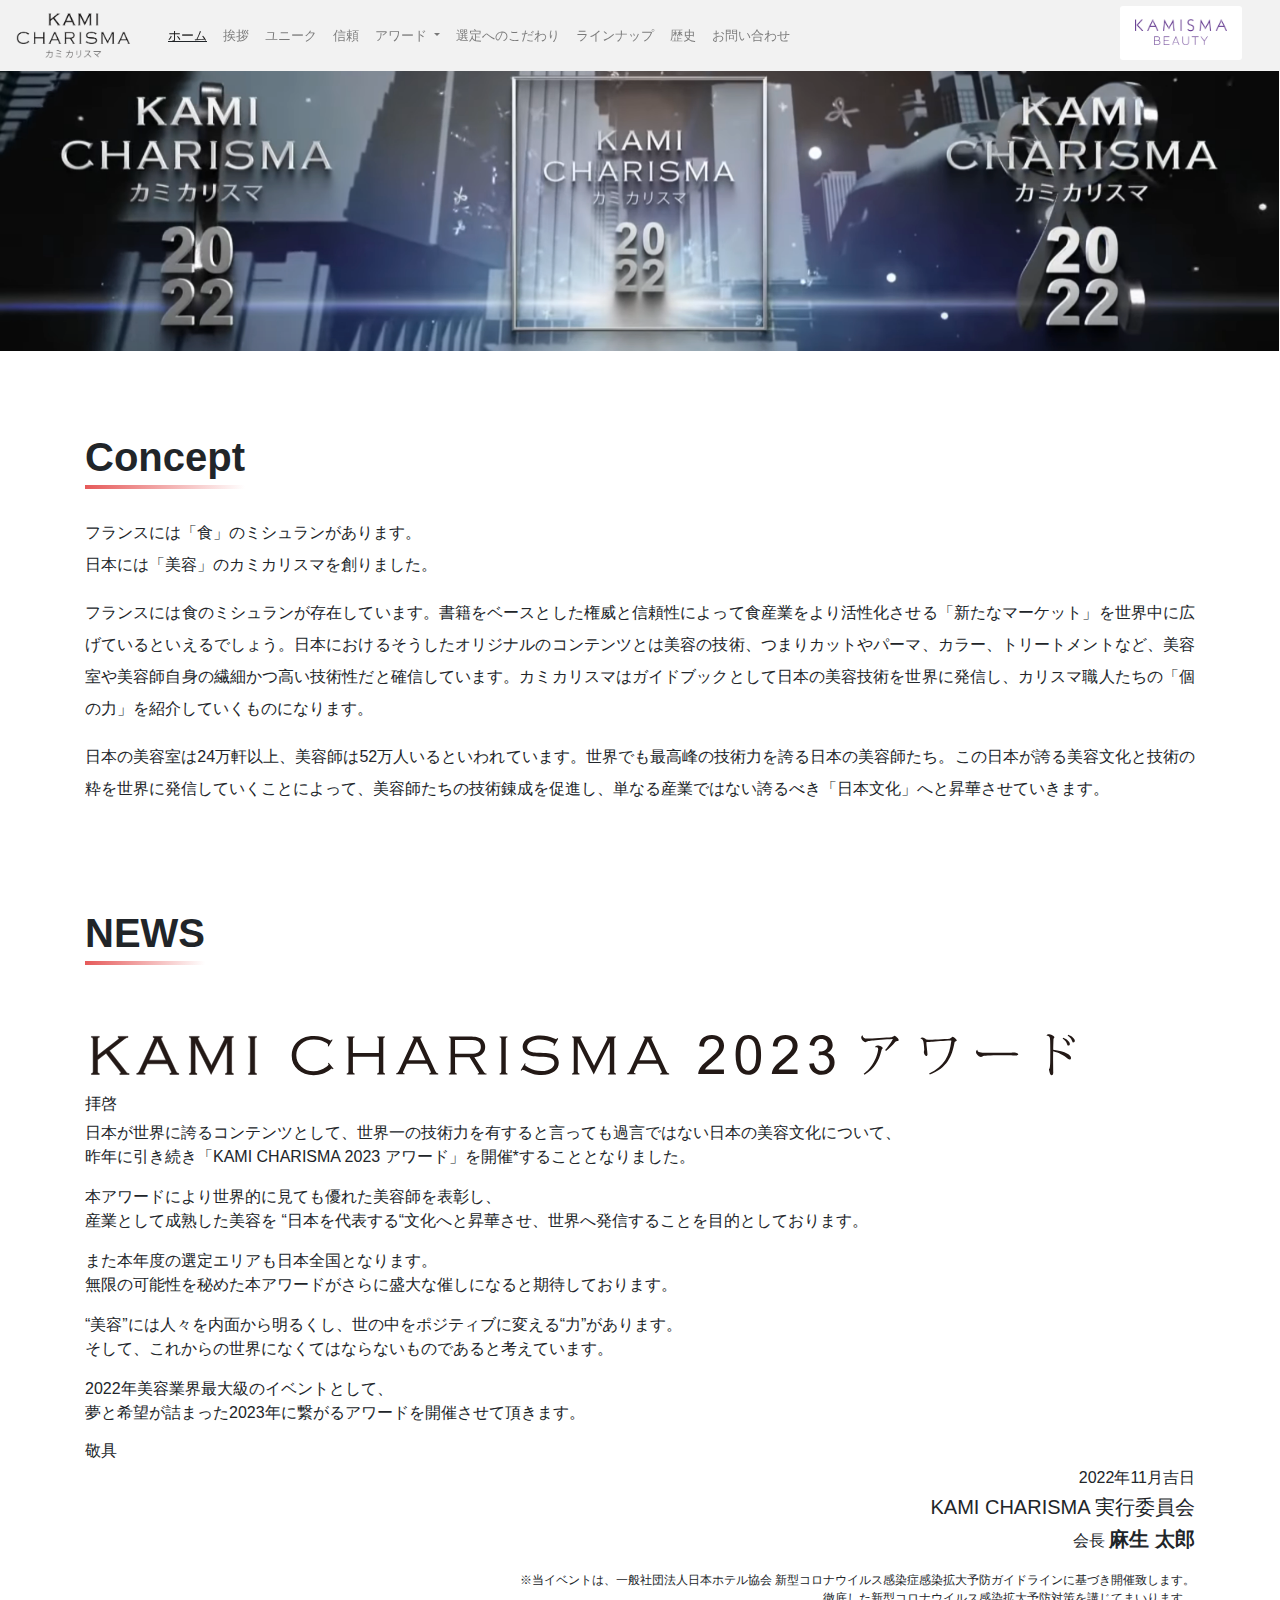
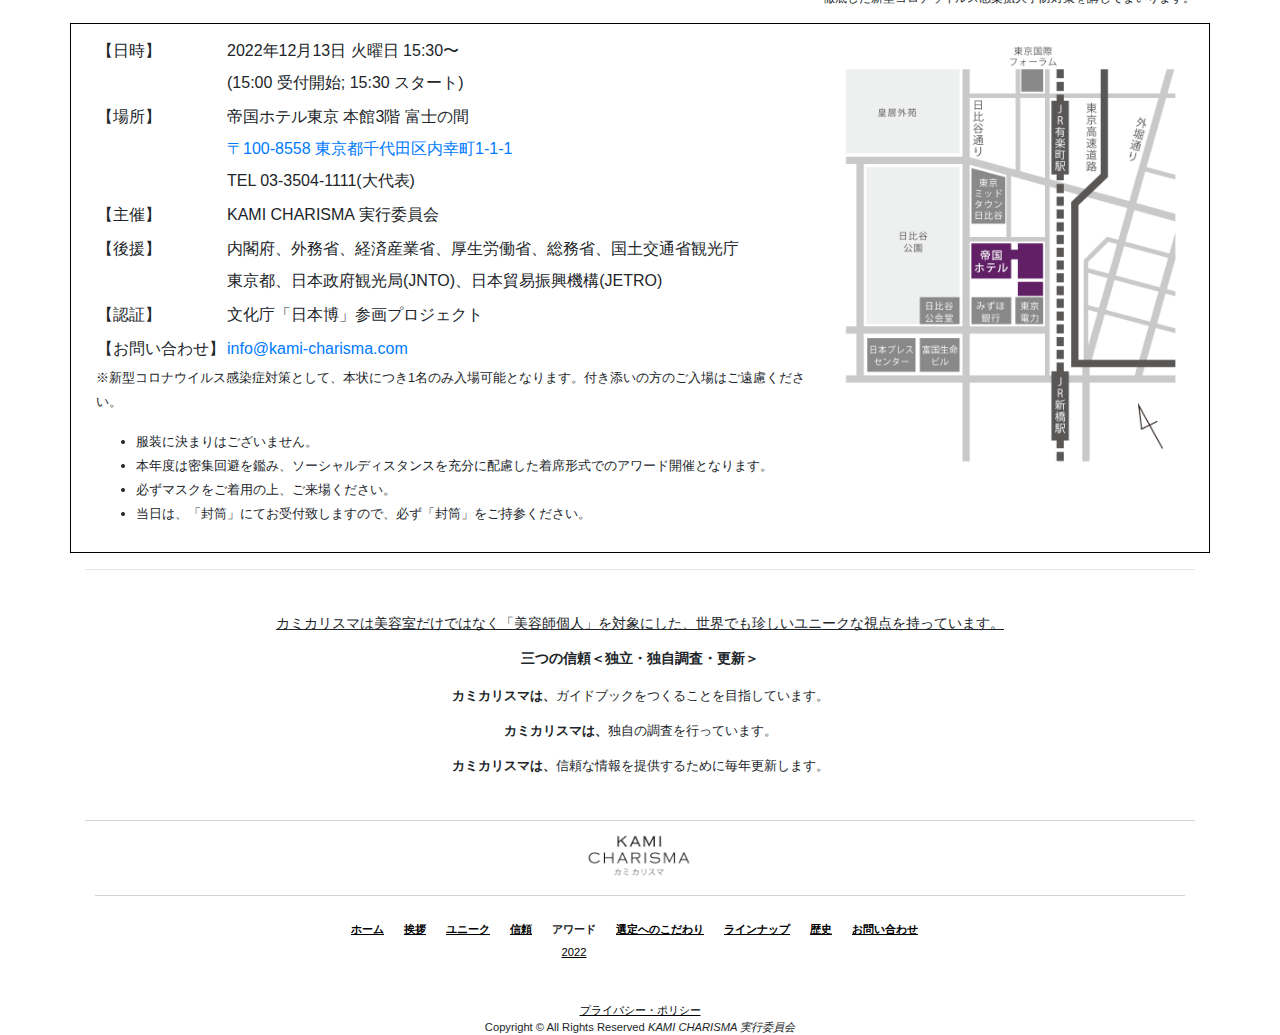
==== index.html @ b07c1161 "copy from google cloud platform" ====
<!DOCTYPE html>
<html lang="ja">
  <head>
    <meta charset="UTF-8">
    <title>【公式】 KAMI CHARISMA｜カミカリスマ　日本の美容技術を世界に発信</title>
    <link href="css/style.css" rel="stylesheet" type="text/css"/>
    <link rel="stylesheet" href="https://stackpath.bootstrapcdn.com/bootstrap/4.3.1/css/bootstrap.min.css" integrity="sha384-ggOyR0iXCbMQv3Xipma34MD+dH/1fQ784/j6cY/iJTQUOhcWr7x9JvoRxT2MZw1T" crossorigin="anonymous">
    <link href="https://fonts.googleapis.com/css2?family=Noto+Serif+JP:wght@300&display=swap" rel="stylesheet">
    <link rel="shortcut icon" href="favicon.ico" type="image/x-icon">
    <link rel="icon" href="favicon.ico" type="image/x-icon">
    <meta name="description" content="【公式】カミカリスマ | フランスには食のミシュランが存在しています。書籍をベースとした権威と信頼性によって食産業をより活性化させる「新たなマーケット」を世界中に広げているといえるでしょう。日本におけるそうしたオリジナルのコンテンツとは美容の技術、つまりカットやパーマ、カラー、トリートメントなど、美容室や美容師自身の繊細かつ高い技術性だと確信しています。カミカリスマはガイドブックとして日本の美容技術を世界に発信し、カリスマ職人たちの「個の力」を紹介していくものになります。" />
    <meta name="Keywords" content="カミカリスマ, カミスマ, ミシュラン, 美容師, 美容室"/>
    <meta name="author" content="kami charisma" />
    <meta name="viewport" content="width=device-width, initial-scale=1, maximum-scale=1">
    <meta property="og:title" content="KAMI CHARISMA">
    <meta property="og:type" content="website">
    <meta property="og:url" content="www.kami-charisma.com">
    <link rel="stylesheet" href="https://stackpath.bootstrapcdn.com/bootstrap/4.3.1/css/bootstrap.min.css" integrity="sha384-ggOyR0iXCbMQv3Xipma34MD+dH/1fQ784/j6cY/iJTQUOhcWr7x9JvoRxT2MZw1T" crossorigin="anonymous">
    <script src="https://code.jquery.com/jquery-3.5.1.slim.min.js" integrity="sha384-DfXdz2htPH0lsSSs5nCTpuj/zy4C+OGpamoFVy38MVBnE+IbbVYUew+OrCXaRkfj" crossorigin="anonymous"></script>
    <script src="https://cdn.jsdelivr.net/npm/popper.js@1.16.0/dist/umd/popper.min.js" integrity="sha384-Q6E9RHvbIyZFJoft+2mJbHaEWldlvI9IOYy5n3zV9zzTtmI3UksdQRVvoxMfooAo" crossorigin="anonymous"></script>
    <script src="https://stackpath.bootstrapcdn.com/bootstrap/4.5.0/js/bootstrap.min.js" integrity="sha384-OgVRvuATP1z7JjHLkuOU7Xw704+h835Lr+6QL9UvYjZE3Ipu6Tp75j7Bh/kR0JKI" crossorigin="anonymous"></script>
    <script src="https://kit.fontawesome.com/97991812d7.js" crossorigin="anonymous"></script>


  </head>

   <script>
    // Get the modal
    var modal = document.getElementById("myModal");

    // Get the image and insert it inside the modal - use its "alt" text as a caption
    var img = document.getElementById("myImg");
    var modalImg = document.getElementById("img01");
    var captionText = document.getElementById("caption");
    img.onclick = function(){
      modal.style.display = "block";
      modalImg.src = this.src;
      captionText.innerHTML = this.alt;
    }

    // Get the <span> element that closes the modal
    var span = document.getElementsByClassName("close")[0];

    // When the user clicks on <span> (x), close the modal
    span.onclick = function() {
      modal.style.display = "none";
    }
  </script>


  <body>
    <div class="navbar sticky-top navbar-expand-lg navbar-light navbar-kamicharisma">
      <a class="navbar-brand" href="index.html">
        <img src="images/kamisma_logo_5.png" alt="カミスマ">
      </a>
      <button class="navbar-toggler" type="button" data-toggle="collapse" data-target="#navbarSupportedContent" aria-controls="navbarSupportedContent" aria-expanded="false" aria-label="Toggle navigation">
        <span class="navbar-toggler-icon"></span>
      </button>


      <div class="collapse navbar-collapse" id="navbarSupportedContent">
        <ul class="navbar-nav mr-auto">
          <li class="nav-item active">
            <a class="nav-link" href="index.html">ホーム</a>
          </li>
          <li class="nav-item">
            <a class="nav-link" href="about/index.html">挨拶</a>
          </li>
          <li class="nav-item">
            <a class="nav-link" href="unique/index.html">ユニーク</a>
          </li>
          <li class="nav-item">
            <a class="nav-link" href="foundation/index.html">信頼</a>
          </li>
          <li class="nav-item dropdown">
            <!-- <a class="nav-link" href="archive.html">アワード</a> -->
            <a class="nav-link dropdown-toggle" href="#" id="navbarDropdown1" role="button" data-toggle="dropdown" aria-haspopup="true" aria-expanded="false">アワード
          </a>
          <div class="dropdown-menu" aria-labelledby="navbarDropdown1">
            <a class="dropdown-item" href="archive/2022/index.html">2022 <i class="fas fa-bell"></i></a>
            <a class="dropdown-item" href="archive/2021/index.html">2021</a>
            <a class="dropdown-item" href="archive/2020/index.html">2020</a>
          </div>
          </li>
          <li class="nav-item">
            <a class="nav-link" href="selection/index.html">選定へのこだわり</a>
          </li>
          <li class="nav-item">
            <a class="nav-link" href="about-book/index.html">ラインナップ</a>
          </li>
          <li class="nav-item">
            <a class="nav-link" href="history/index.html">歴史</a>
          </li>
          <li class="nav-item">
            <a class="nav-link" href="contact/index.html">お問い合わせ</a>
          </li>


          <li class="nav-item dropdown">
            <!-- <img class="avatar dropdown-toggle" id="navbarDropdown" data-toggle="dropdown" aria-haspopup="true" aria-expanded="false" src="https://kitt.lewagon.com/placeholder/users/ssaunier" /> -->
            <div class="dropdown-menu dropdown-menu-right" aria-labelledby="navbarDropdown">
              <a class="dropdown-item" href="index.html">ホーム</a>
              <a class="dropdown-item" href="about/index.html">挨拶</a>
              <a class="dropdown-item" href="unique/index.html">ユニーク</a>
              <a class="dropdown-item" href="foundation/index.html">信頼</a>
              <a class="dropdown-item" href="archive/2020/index.html">アワード</a>
              <a class="dropdown-item" href="selection/index.html">選定へのこだわり</a>
              <a class="dropdown-item" href="about-book/index.html">ラインナップ</a>
              <a class="dropdown-item" href="history/index.html">歴史</a>
              <a class="dropdown-item" href="contact/index.html">お問い合わせ</a>
            </div>
          </li>
        </ul>
      </div>
    </div>



    <div class="banner img-fluid" style="background-image: url('images/banner2022-1.png');">
          <!-- <h1>kami</h1> -->
        </div>

    <div class="container">




      <div class="concept">
        <h2 class="title">Concept</h2>
        <p>フランスには「食」のミシュランがあります。<br>
        日本には「美容」のカミカリスマを創りました。</p>
        <p>フランスには食のミシュランが存在しています。書籍をベースとした権威と信頼性によって食産業をより活性化させる「新たなマーケット」を世界中に広げているといえるでしょう。日本におけるそうしたオリジナルのコンテンツとは美容の技術、つまりカットやパーマ、カラー、トリートメントなど、美容室や美容師自身の繊細かつ高い技術性だと確信しています。カミカリスマはガイドブックとして日本の美容技術を世界に発信し、カリスマ職人たちの「個の力」を紹介していくものになります。</p>
        <p>日本の美容室は24万軒以上、美容師は52万人いるといわれています。世界でも最高峰の技術力を誇る日本の美容師たち。この日本が誇る美容文化と技術の粋を世界に発信していくことによって、美容師たちの技術錬成を促進し、単なる産業ではない誇るべき「日本文化」へと昇華させていきます。</p>
        <!-- <a href="concept.html" class="button">詳しく読む</a> -->
      </div>

      <div class="award2021">
        <h2 class="title">NEWS</h2>
        <div class="forward">
        <!-- <h2><img src="images/kami-charisma2021.png" alt="カミカリスマ東京2021アワード" class="img-fluid"></h2> -->
        <!-- <div class="award2023">
            <p>2022年12月13日</p>
          <h3> KAMI CHARISMA 2023アワード</h3>
          <p>開催が決定いたしました。</p>
          </div>
 -->
          <!-- <hr> -->

        <h2><img src="images/kami_charisma_award_2023.svg" alt="カミカリスマ東京2023アワード"></h2>
        <!-- <p class="my-4"><strong>先日はお忙しい中、カミカリスマ東京2022アワードにご参加頂き、誠にありがとうございました。<br>皆様のご協力により、盛況のまま無事終えることができました。</strong></p> -->

        <!-- <h6>拝啓</h6>
        <p>時下ますますご盛栄のこととお慶び申し上げます。<br>2020年は世界的に未曾有の災禍の中、<br>皆様におかれましては、一致団結してこの難局に立ち向かわれていることと存じます。</p>
        <p>日本が世界に誇るコンテンツとして、世界一の技術力を有すると言っても過言ではない日本の美容文化について、<br>昨年に引き続き、「KAMI CHARISMA 東京 2021 アワード」を開催することとなりました。</p>
        <p>本アワードにより世界的に見ても優れた美容師を表彰し、<br>産業として成熟した美容を“日本を代表する”文化へと昇華させ、世界へ発信することを目的としています。</p>
        <p>“美容”には人々を内面から明るくし、世の中を前向きに出来る“力”があります。</p>
        <p>様々な催しの開催が困難になる中、2020年美容業界最大級のイベントとして、<br>明るい2021年に繋げるアワードを開催させて頂きます。</p>
        <p>つきましては、ご多忙のところ恐縮ではございますが、美容文化の更なる継続・発展のため、<br>是非ご出席を賜りたくお願い申し上げます。</p>
        <h6>敬具</h6> -->
        <h6>拝啓</h6>
        <!-- <p>時下ますますご盛栄のこととお慶び申し上げます。
        一昨年から続く災禍の中、皆様方におかれましてはご清祥のことと拝察いたします。</p> -->
        <p>日本が世界に誇るコンテンツとして、世界一の技術力を有すると言っても過言ではない日本の美容文化について、<br>
        昨年に引き続き「KAMI CHARISMA 2023 アワード」を開催*することとなりました。</p>
        <p>本アワードにより世界的に見ても優れた美容師を表彰し、<br>
        産業として成熟した美容を “日本を代表する“文化へと昇華させ、世界へ発信することを目的としております。</p>
        <p>また本年度の選定エリアも日本全国となります。 <br>
        無限の可能性を秘めた本アワードがさらに盛大な催しになると期待しております。
        <p>“美容”には人々を内面から明るくし、世の中をポジティブに変える“力”があります。<br>
        そして、これからの世界になくてはならないものであると考えています。</p>
        <p>2022年美容業界最大級のイベントとして、<br>
        夢と希望が詰まった2023年に繋がるアワードを開催させて頂きます。</p>
        <h6>敬具</h6>


        <!-- <h6>拝啓</h6>
          <p>時下ますますご盛栄のこととお慶び申し上げます。<br>
          昨年から続く災禍の中、皆様方におかれましてはご清祥のことと拝察いたします。</p>
          <p>日本が世界に誇るコンテンツとして、世界一の技術力を有すると言っても過言ではない日本の美容文化について、<br>昨年に引き続き「KAMI CHARISMA 2022アワード」を開催することとなりました。</p>
          <p>本アワードにより世界的に見ても優れた美容師を表彰し、<br>
          産業として成熟した美容を“日本を代表する”文化へと昇華させ、世界へ発信することを目的としております。</p>
          <p>今年はいよいよ全国に選定エリアが拡大されます。<br>
          構成や受賞部門の一新に伴い、更なる盛り上がりを見せるアワードになると期待しております。</p>

          <p>"美容"には人々を内面から明る＜し、世の中をポジティブに変える“力’'があります。</p>
          <p>昨年から引き続いて催しの開催が困難な中、2021年美容業界最大級のイベントとして<br>
          夢と希望が詰まった2022年に繋げるアワ ー ドを開催させて頂きます。<br>
          つきましては、ご多忙のところ恐縮ではございますが、<br>
          美容文化の更なる継続•発展のため、是非ご出席を賜りたくお願い申し上げます。</p>
          <h6>敬具</h6> -->
        </div>

        <div class="signature">
        <h3>2022年11月吉日</h3>
        <h5>KAMI CHARISMA 実行委員会</h5>
        <h6>会長 <strong>麻生 太郎</strong></h6>
        <p>※当イベントは、一般社団法人日本ホテル協会 新型コロナウイルス感染症感染拡大予防ガイドラインに基づき開催致します。<br>
        徹底した新型コロナウイルス感染拡大予防対策を講じてまいります。</p>
        </div>

        <div class="event row">
          <div class="info col-sm-8">
            <table>
              <tr>
                <td class="text-top">【日時】</td>
                <td>2022年12月13日 火曜日 15:30〜<br>(15:00 受付開始; 15:30 スタート)</td>
              </tr>
              <tr>
                <td class="text-top">【場所】</td>
                <td>帝国ホテル東京 本館3階 富士の間<br><a href="https://goo.gl/maps/Xgm6BRGkm9awpfZcA">〒100-8558 東京都千代田区内幸町1-1-1</a><br>TEL 03-3504-1111(大代表)</td>
              </tr>
              <tr>
                <td class="text-top">【主催】</td>
                <td>KAMI CHARISMA 実行委員会</td>
              </tr>
              <tr>
                <td class="text-top">【後援】</td>
                <td>内閣府、外務省、経済産業省、厚生労働省、総務省、国土交通省観光庁<br>東京都、日本政府観光局(JNTO)、日本貿易振興機構(JETRO)</td>
                <!-- <td>外務省、経済産業省、厚生労働省、国土交通省観光庁、総務省<br>東京都、日本政府観光局(JNTO)、日本貿易振興機構（JETRO）</td> -->
              </tr>
              <tr>
                <td class="text-top">【認証】</td>
                <td>文化庁「日本博」参画プロジェクト</td>
              </tr>
              <!-- <tr>
                <td class="text-top">【協力】</td>
                <td>日本国際広報戦略機構</td>
              </tr> -->
              <tr>
                <td class="text-top">【お問い合わせ】</td>
                <td><a href="contact/index.html">info@kami-charisma.com</a></td>
              </tr>
            </table>
             <p>※新型コロナウイルス感染症対策として、本状につき1名のみ入場可能となります。付き添いの方のご入場はご遠慮ください。</p>
             <ul>
               <li>服装に決まりはございません。</li>
               <li>本年度は密集回避を鑑み、ソーシャルディスタンスを充分に配慮した着席形式でのアワード開催となります。</li>
               <li>必ずマスクをご着用の上、ご来場ください。</li>
               <li>当日は、「封筒」にてお受付致しますので、必ず「封筒」をご持参ください。</li>
             </ul>
          </div>
          <div class="col-sm-4">
            <a href="#" class="pop">
              <img src="images/map.png" class="img-fluid">
            </a>
          </div>

          <div class="modal fade" id="imagemodal" tabindex="-1" role="dialog" aria-labelledby="myModalLabel" aria-hidden="true">
            <div class="modal-dialog">
              <div class="modal-content">
                <div class="modal-body">
                  <button type="button" class="close" data-dismiss="modal"><span aria-hidden="true">&times;</span><span class="sr-only">Close</span></button>
                  <img src="" class="imagepreview" style="width: 100%;" >
                </div>
              </div>
            </div>
          </div>

          <script>
            $(function() {
                $('.pop').on('click', function() {
                  $('.imagepreview').attr('src', $(this).find('img').attr('src'));
                  $('#imagemodal').modal('show');
                });
            });
          </script>

      </div>

      <hr>
      <div class="uniqueness">
        <h2>カミカリスマは美容室だけではなく「美容師個人」を対象にした、世界でも珍しいユニークな視点を持っています。</h2>
        <!-- <button id="show"> 視点を見る</button> -->
        <!-- <h4 id="show">視点を見る</h4> -->
        <h5>三つの信頼＜独立・独自調査・更新＞</h5>
        <p><span>カミカリスマは、</span>ガイドブックをつくることを目指しています。</p>
        <p><span>カミカリスマは、</span>独自の調査を行っています。</p>
        <p><span>カミカリスマは、</span>信頼な情報を提供するために毎年更新します。</p>
      </div>


    <!--   <script>
        var toggle  = document.getElementById("show");
        var content = document.getElementById("on-off");
       toggle.addEventListener("click", function() {
          content.style.display = (content.dataset.toggled ^= 1) ? "block" : "none";
        });
      </script> -->




    </div>

    <div class="to-kamisma-beauty">
      <a href="https://www.kamisma.com/" target="_blank"><img src="images/kami-charisma-logo.png" alt="カミスマビューティー" class="img-fluid"></a>
      <!-- <h4>カミスマピューティー</h4>
      <p>予約ページ</p> -->
    </div>



    <script src="chrome-extension://hhojmcideegachlhfgfdhailpfhgknjm/web_accessible_resources/index.js"></script>
    <footer>

      <p><img src="images/kamisma_logo_2.png" alt="カミスマロゴ"></p>
      <div class="sitemap row col-md-12 justify-content-center">

        <table>
          <tr>
            <th><a href="index.html">ホーム</a></th>
            <th><a href="about/index.html">挨拶</a></th>
            <th><a href="unique/index.html">ユニーク</a></th>
            <th><a href="foundation/index.html">信頼</a></th>
            <th>アワード</th>
            <th><a href="selection/index.html">選定へのこだわり</a></th>
            <th><a href="about-book/index.html">ラインナップ</a></th>
            <th><a href="history/index.html">歴史</a></th>
            <th><a href="contact/index.html">お問い合わせ</a></th>
          </tr>
          <tr>
            <td></td><td></td><td></td><td></td><td><a href="archive/2022/index.html">2022</a></td><td></td><td></td><td></td><td></td>
          </tr>
        </table>　


      </div>

      <div class="device-sitemap col-12">
        <div class="row">
          <div class="col-4 links">
            <a href="index.html">ホーム</a>
          </div>
          <div class="col-4 links">
            <a href="about/index.html">挨拶</a>
          </div>
          <div class="col-4 links">
            <a href="unique/index.html">ユニーク</a>
          </div>
          <div class="col-4 links">
            <a href="foundation/index.html">信頼</a>
          </div>
          <div class="col-4 links">
            <a href="archive/2022/index.html">2022</a>
          </div>
          <div class="col-4 links">
            <a href="selection/index.html">選定へのこだわり</a>
          </div>
          <div class="col-4 links">
            <a href="about-book/index.html">ラインナップ</a>
          </div>
          <div class="col-4 links">
            <a href="history/index.html">歴史</a>
          </div>
          <div class="col-4 links">
            <a href="contact/index.html">お問い合わせ</a>
          </div>
        </div>
      </div>

      <p><a href="privacy/index.html">プライバシー・ポリシー</a><br>
      Copyright &copy; All Rights Reserved <em>KAMI CHARISMA 実行委員会</em></p>

    </footer>

  </body>
</html>
---- css/style.css ----
body {
  background:white;
  font-family: Times New Roman,游明朝,YuMincho,ヒラギノ明朝 ProN W3,Hiragino Mincho ProN,HG明朝E,ＭＳ\ Ｐ明朝,ＭＳ\ 明朝,serif;
}

.to-kamisma-beauty {
  width: 122px;
  height: 54px;
  z-index: 1040;
  position: fixed;
  /*top: 10;*/
  /*background: #5B2E89;*/
  /* background: linear-gradient(180deg, rgba(91,46,137,1) 0%, rgba(185,154,217,1) 100%); */
  border-radius: 3px;
  background:white;
  right: 3%;
  top: 0.7%;
  /* padding: 10px 0 0; */
  padding:13px 15px 15px;
  /*box-shadow: 1px 3px 6px rgb(0,0,0,0.5);*/
  /*top: 1px;*/
  color: white;
  text-align: center;
}

.to-kamisma-beauty h4 {
  font-size: 14px;
}

.to-kamisma-beauty p {
  font-size: 10px;
}


.navbar-kamicharisma {
  justify-content: space-between;
  background: rgba(242, 242, 242, 0.98);

}

.navbar-kamicharisma .navbar-collapse {
  flex-grow: 0;
}

.navbar-kamicharisma .navbar-brand img {
  width: 128px;

}

.dropdown-menu i {
  color:#d4af37;
}


.nav-link {
  font-size:0.8em;
}
.active {
  text-decoration: underline;
}


.banner {
  background-size: cover;
  background-position: center;
  padding: 140px 0;
}

.banner-bottom {
  background-size: cover;
  background-position: center;
  padding: 200px 0;
  margin:50px auto;
}

.banner h1 {
  margin: 0;
  color: white;
  text-shadow: 1px 1px 3px rgba(0,0,0,0.2);
  font-size: 32px;
  font-weight: bold;
}

.banner p {
  font-size: 20px;
  color: white;
  opacity: .7;
  text-shadow: 1px 1px 3px rgba(0,0,0,0.2);
}

.container {
  width:960px;
  /*background:#fff;*/
  /*margin-bottom:12vh;*/
}

.container .contact-title, .container p.contact {
  font-family: 'Noto Serif JP', serif;
}

.container h4{
  text-align:center;
}

.concept {
  margin:50px auto;
  line-height:2em;
}

.button, .contact-button {
  color:white;
  background-color:black;
  padding:15px;
  border-radius:10px;
}

.button:hover, .contact-button:hover {
  background-color:#9a9a9a;
  color:black;
  text-decoration: none;
  font-weight:bold;
  box-shadow:1px 1px 1px black;
}

footer {
  /*margin-top:20px;*/
  /*position: fixed;*/
  padding: 10px 10px 0px 10px;
  bottom: 0;
  width: 100%;
  height: 120px;
  background: #fff;
  border-top:1px solid #D2D5D7;

}

footer p{
  text-align:center;
  font-size:0.7em;
}

footer img {
  width:120px;
}

footer a {
  color:black;
  text-decoration: underline;
}

footer p em {
  font-style: italic;
}

footer .sitemap {
  font-size:0.7em;
  margin:10px auto 40px;
  border-top:1px solid #D2D5D7;
  padding-top:20px;
}

footer .sitemap table tr th {
  padding:5px 10px;
}

footer .sitemap table {
  text-align: center;
}

footer .sitemap ul {
  list-style-type: none;
}

footer .device-sitemap {
  display: none;
}


.intro p {
  margin-top:10px;
  text-align: center;
  line-height: 2.5em;
}

.concept p {
  text-align: justify;
}

/*aboutのページ設定*/
.profile {
  margin-bottom: 30px;
}

.profile .position {
  border-top: 1px solid #000;
  padding:10px 0;
  text-align:center;
  border-bottom:1px dashed #000;

}

.profile .name {
  font-size:2em;
  text-align:center;
  padding-bottom: 10px;
  border-bottom: 1px solid #000;
}

.profile .personal-title {
  font-size:0.8em;
  text-align:center;
}

.profile .greeting {
  text-align: justify;
}



.container h2.title {
  /*padding: 1vh 0;*/
  /*text-decoration:underline;*/

}

.container h2.title {
  /*position: relative;*/
  line-height: 1.4;
  /*padding:0.25em 1em;*/
  display: inline-block;
  font-size:2.5em;
  font-weight:bold;
  margin: 2vh 0;
}

.container h2.title {
  position: relative;
  padding: 0.25em 0;
}
.container h2.title:after {
  content: "";
  display: block;
  height: 4px;
  background: -webkit-linear-gradient(to right, rgb(230, 90, 90), transparent);
  background: linear-gradient(to right, rgb(230, 90, 90), transparent);
}

.salon {
  background:#9a9a9a;
  height:400px;
  margin-bottom:4vh;
}

.award2021 {
  margin-top:8vh;
}

.award2021 .forward h2 {
  line-height:2em;
  width:100%;
  margin-top:3vh;
  margin-bottom: 3vh;
}

.award2021 .forward h2 {
  width:90%;
  margin-bottom:10px;
}

.award2021 .signature {
  text-align:right;
}

.award2021 .signature h3 {
  font-size:1em;
}

.award2021 .signature h6 {
  font-size:1em;
  font-weight:normal;
}

.award2021 .signature h6 strong {
  font-size:1.25em;
}

.award2021 .signature p {
  font-size:0.75em;
  margin-top:20px;
}


.award2021 .event {
  border:1px solid #000;
  padding:10px;
}

.award2021 .event .info {
  line-height:1.5em;
}
.award2021 .event .info table {
  text-align:left;
  font-size:1em;
  line-height: 2em;
}

.award2021 .event .info p, .award2021 .event .info ul li {
  font-size:0.8em;
}

.award2021 .event .info .text-top {
  vertical-align: text-top;
}


#myImg {
  border-radius: 5px;
  cursor: pointer;
  transition: 0.3s;
}

#myImg:hover {opacity: 0.7;}

/* The Modal (background) */
.modal {
  display: none; /* Hidden by default */
  position: fixed; /* Stay in place */
  z-index: 1; /* Sit on top */
  padding-top: 100px; /* Location of the box */
  left: 0;
  top: 0;
  width: 100%; /* Full width */
  height: 100%; /* Full height */
  overflow: auto; /* Enable scroll if needed */
  background-color: rgb(0,0,0); /* Fallback color */
  background-color: rgba(0,0,0,0.9); /* Black w/ opacity */
}

/* Modal Content (image) */
.modal-content {
  margin: auto;
  display: block;
  width: 80%;
  max-width: 700px;
}

/* Caption of Modal Image */
#caption {
  margin: auto;
  display: block;
  width: 80%;
  max-width: 700px;
  text-align: center;
  color: #ccc;
  padding: 10px 0;
  height: 150px;
}

/* Add Animation */
.modal-content, #caption {
  -webkit-animation-name: zoom;
  -webkit-animation-duration: 0.6s;
  animation-name: zoom;
  animation-duration: 0.6s;
}

@-webkit-keyframes zoom {
  from {-webkit-transform:scale(0)}
  to {-webkit-transform:scale(1)}
}

@keyframes zoom {
  from {transform:scale(0)}
  to {transform:scale(1)}
}



/* The Close Button */
.close {
  position: absolute;
  top: 15px;
  right: 35px;
  color: #f1f1f1;
  font-size: 40px;
  font-weight: bold;
  transition: 0.3s;
}

.close:hover,
.close:focus {
  color: #bbb;
  text-decoration: none;
  cursor: pointer;
}


.concept h2.title, .award2021 h2.title {
  position: relative;
  padding: 0.25em 0;
  font-size:2x`em;
}
.concept h2.title:after, .award2021 h2.title:after {
  content: "";
  display: block;
  height: 4px;
  background: -webkit-linear-gradient(to right, rgb(230, 90, 90), transparent);
  background: linear-gradient(to right, rgb(230, 90, 90), transparent);
}

.uniqueness {
  margin:5vh 0;
  text-align:center;
}

.uniqueness h2 {
  text-decoration:underline;
  font-size:0.9em;
}


.uniqueness p {
  font-size:0.8em;
}

.uniqueness p span {
  font-size:1em;
  font-weight: bold;
}

/*#on-off {
  display: none;
}*/

.uniqueness h5 {
  font-size:0.9em;
  font-weight:bold;
  margin:2vh 0;
}


@media screen and (max-width: 992px) {
  .to-kamisma-beauty {
    /*width: 122px;*/
    z-index: 1040;
    position: fixed;
    /*top: 10;*/
    /*background: white;*/
    /* top:90%;
    right:20px; */
    top:0.3%;
    right:11%;
    /* bottom: 0; */
    /*padding: 13 1px;*/
    /*top: 1px;*/
  }
}

@media screen and (max-width: 768px) {

  .banner {
  padding:100px 0;
  }

  .to-kamisma-beauty {
    
    top:0.7%;
    right:13%;
    
  }


  footer .sitemap {
    display: none;
  }

  footer .device-sitemap {
    display: block;
    border-top:1px solid #D2D5D7;
    padding: 20px 0 20px;
  }

  footer .device-sitemap .links {
    font-size:0.7em;
    text-align:center;
    margin:5px auto;
  }
}


@media screen and (max-width: 576px) {
.banner {
  padding:60px 0;
}


.to-kamisma-beauty {
    
  top:0.6%;
  right:20%;
  
}



.banner-bottom {
  padding:100px 0;
  background-size: cover;
}

.contact-title {
  font-size:1.75em;
}
.container h2.title {
  font-size:1.5em;
  margin-left:5px;
}

.container .logo {
  padding:0 50px;
}

.intro, .concept, .event, .award2021 .forward {
  font-size:0.8em;
}

.award2021 .event {
  margin:0 5px;
}

.award2021 .forward h6{
  font-size:1em;
}

.award2021 .signature h3 {
  font-size:0.8em;
}

.award2021 .signature h5 {
  font-size:0.8em;
}

.award2021 .signature h6 {
  font-size:0.8em;
  font-weight:normal;
}

.award2021 .signature p {
  font-size:0.6em;
}

.uniqueness h2 {
  text-decoration:underline;
  font-size:0.8em;
}

.uniqueness p {
  font-size:0.6em;
}

}
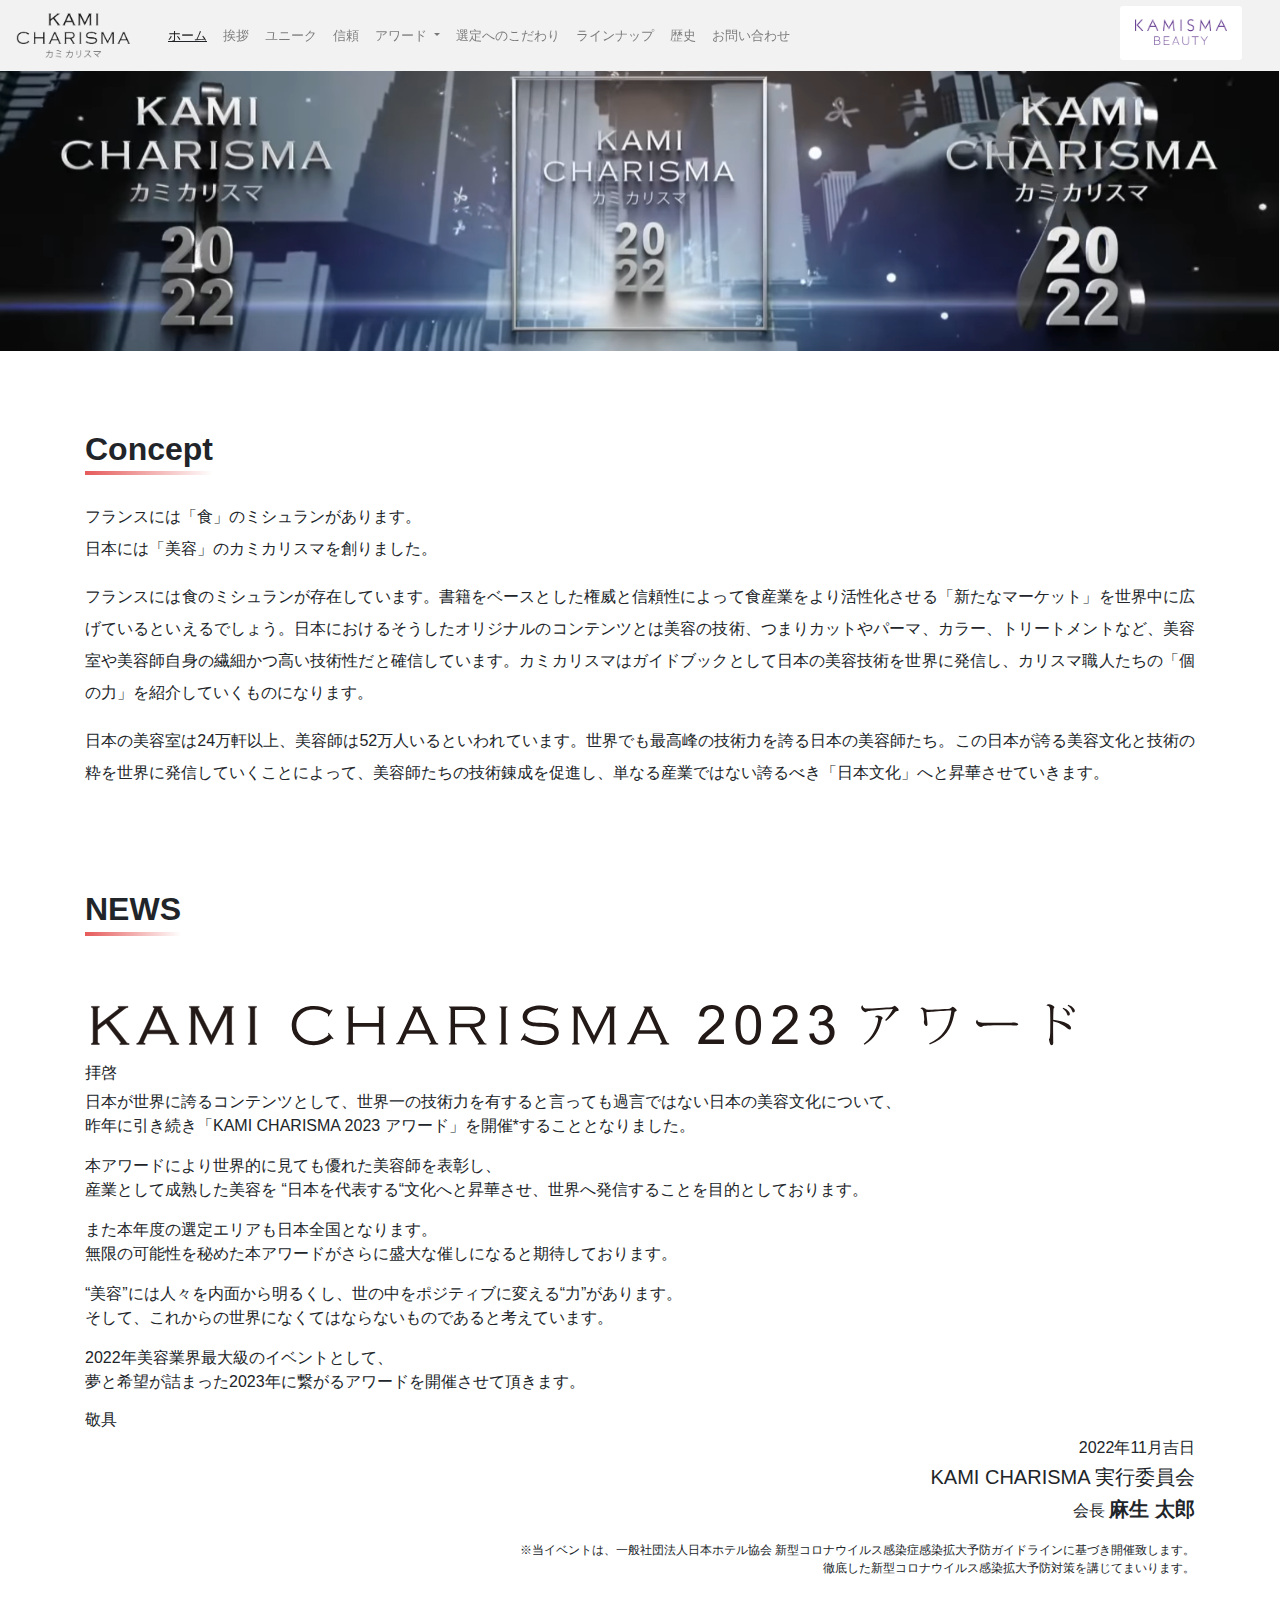
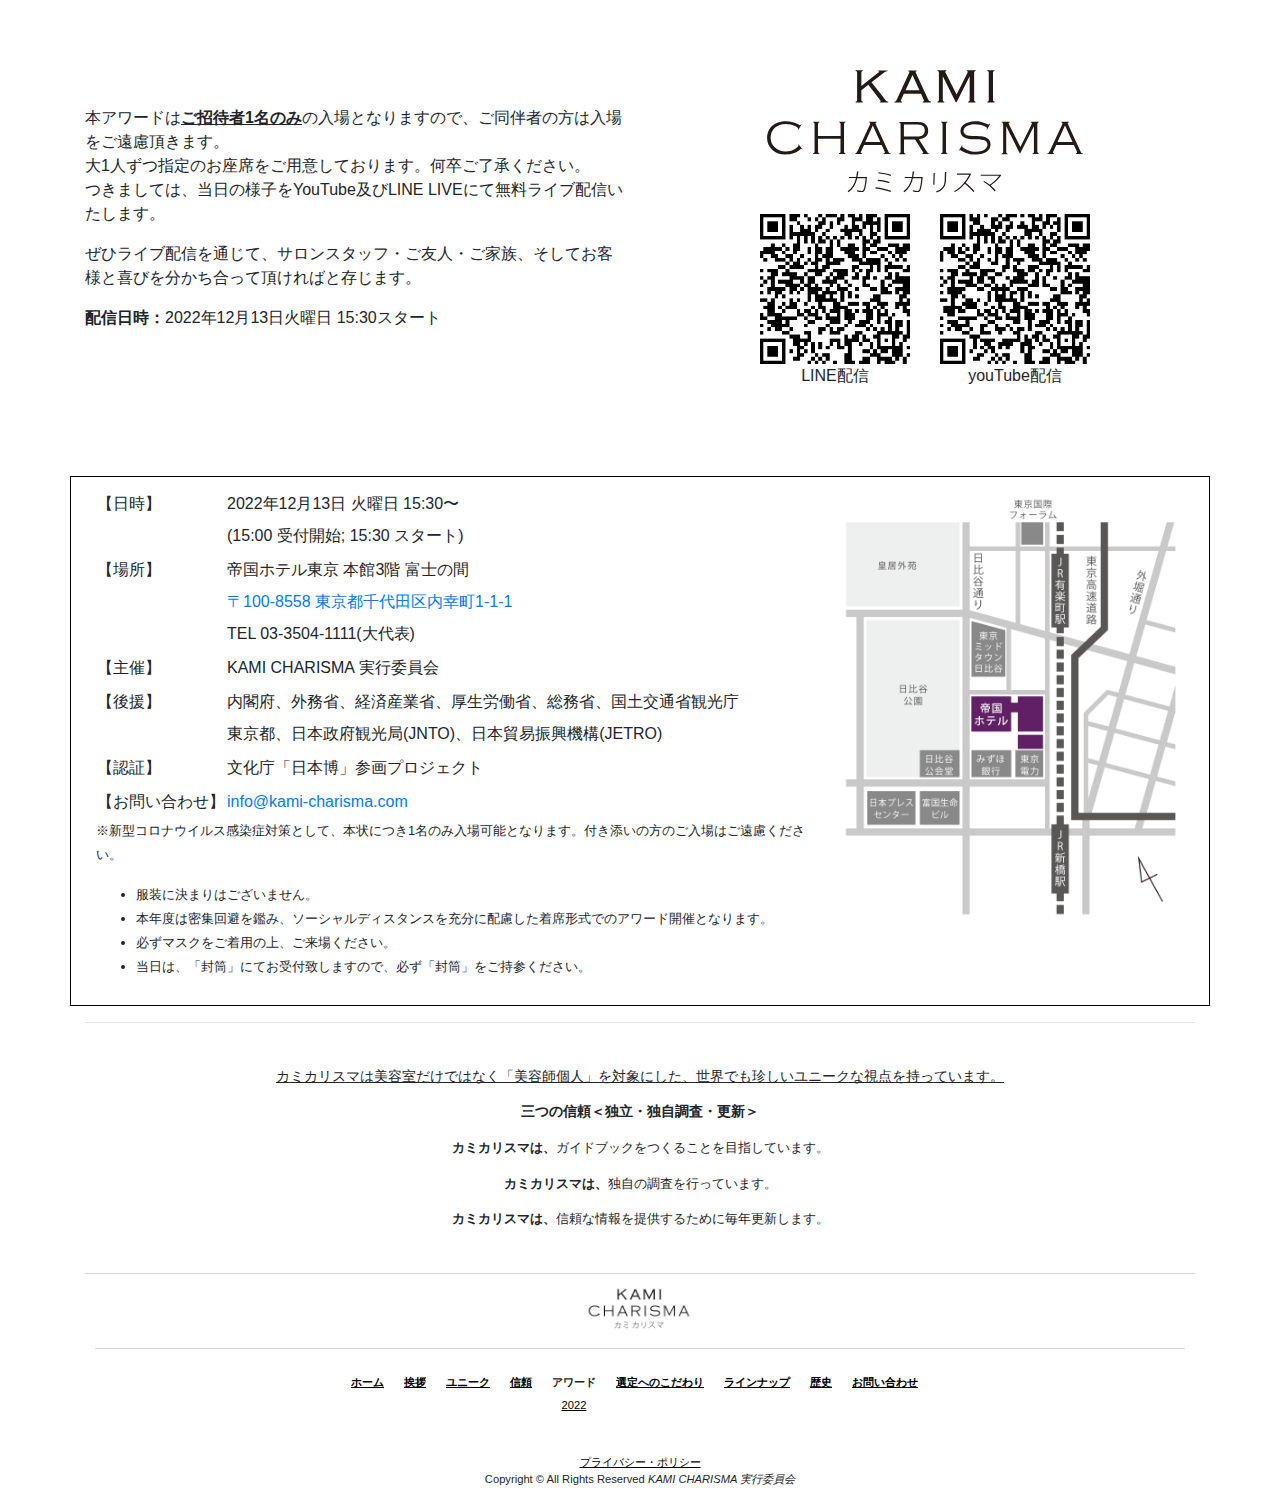
==== commit 8d8f09c2: "upload" ====
--- a/index.html
+++ b/index.html
@@ -198,6 +198,39 @@
         徹底した新型コロナウイルス感染拡大予防対策を講じてまいります。</p>
         </div>
 
+       
+
+        <div class="row my-5 main-event">
+          
+          <div class="col-md-6 d-flex justify-content-center align-items-center">
+            <div class="text">
+              <p>本アワードは<strong><u>ご招待者1名のみ</u></strong>の入場となりますので、ご同伴者の方は入場をご遠慮頂きます。<br>
+                大1人ずつ指定のお座席をご用意しております。何卒ご了承ください。<br>
+                つきましては、当日の様子をYouTube及びLINE LIVEにて無料ライブ配信いたします。</p>
+  
+              <p>ぜひライブ配信を通じて、サロンスタッフ・ご友人・ご家族、そしてお客様と喜びを分かち合って頂ければと存じます。</p>
+  
+              <p><strong>配信日時：</strong>2022年12月13日火曜日 15:30スタート</p>
+            </div>
+          </div>
+          <div class="col-md-6 d-flex justify-content-center align-items-center">
+            <div class="col-lg-8 col-md-10 col-sm-8 col-8 mx-0 my-4">
+                <img src="images/kami-charisma.svg" alt="KAMI CHARISMA" class="img-fluid">
+                <div class="row">
+                  <div class="col-6 text-align-center">
+                    <img src="images/line-live-qr.png" alt="LINE" class="img-fluid">
+                    <p class="text-center">LINE配信</p>
+                  </div>
+                  <div class="col-6 text-align-center">
+                    <img src="images/youtube-live-qr.png" alt="LINE" class="img-fluid">
+                    <p class="text-center">youTube配信</p>
+                  </div>
+                </div>
+              
+            </div>
+          </div>  
+        </div>
+
         <div class="event row">
           <div class="info col-sm-8">
             <table>
--- a/css/style.css
+++ b/css/style.css
@@ -398,7 +398,7 @@
 .concept h2.title, .award2021 h2.title {
   position: relative;
   padding: 0.25em 0;
-  font-size:2x`em;
+  font-size:2em;
 }
 .concept h2.title:after, .award2021 h2.title:after {
   content: "";
@@ -520,7 +520,7 @@
   padding:0 50px;
 }
 
-.intro, .concept, .event, .award2021 .forward {
+.intro, .concept, .event, .award2021 .forward, .main-event {
   font-size:0.8em;
 }
 
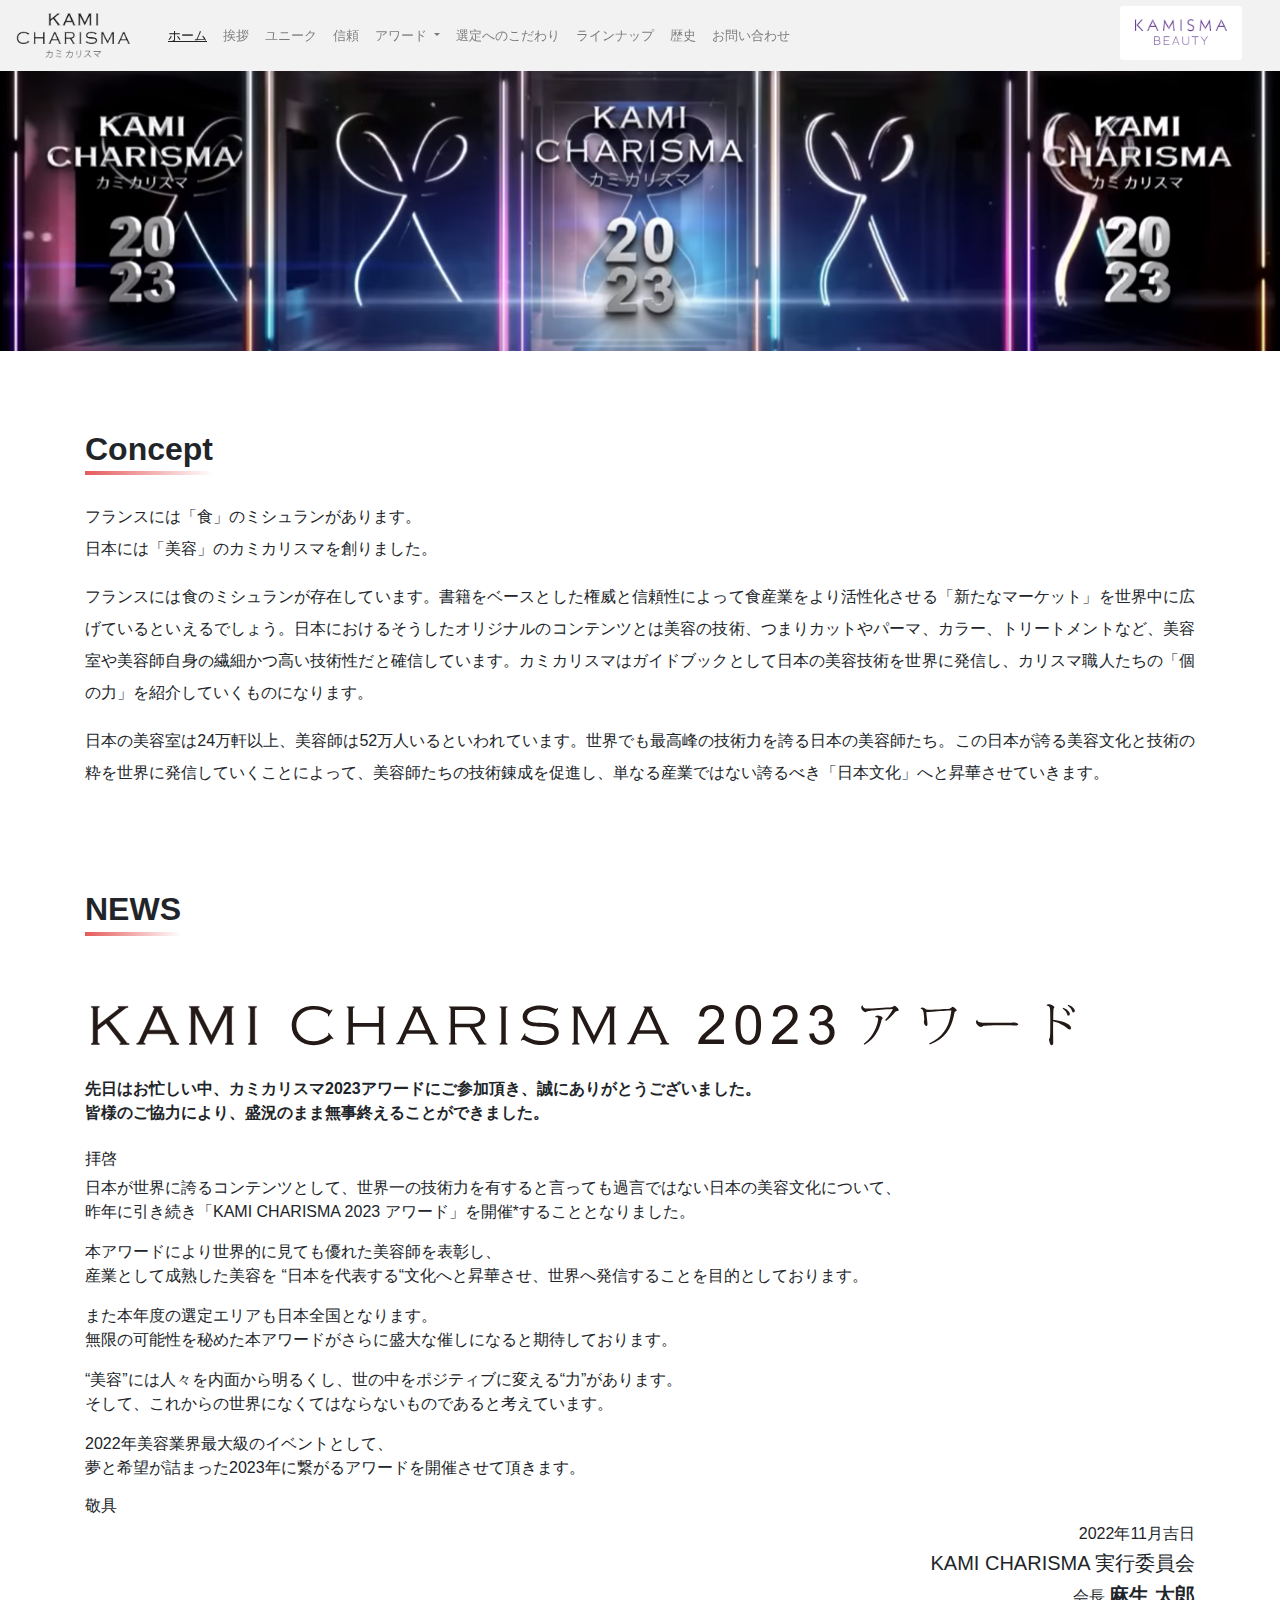
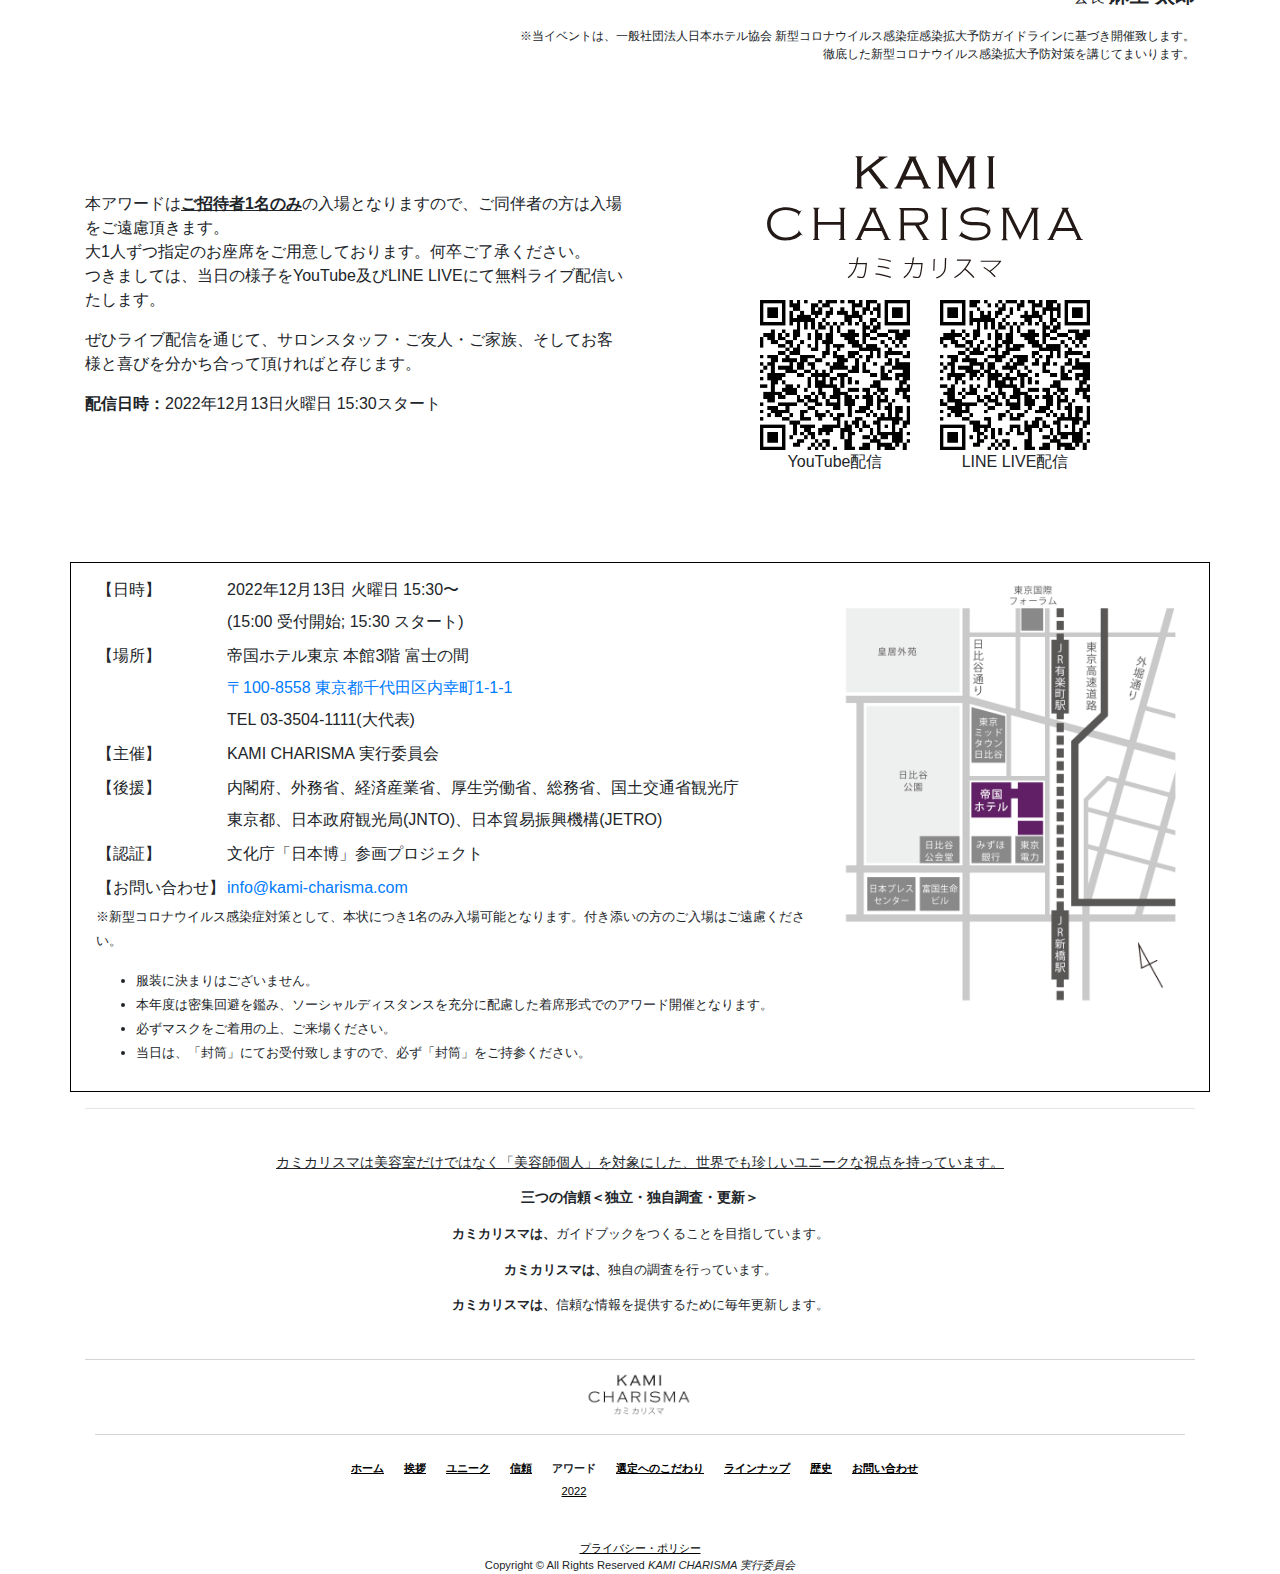
==== commit c358aa7c: "upload" ====
--- a/index.html
+++ b/index.html
@@ -77,7 +77,8 @@
             <a class="nav-link dropdown-toggle" href="#" id="navbarDropdown1" role="button" data-toggle="dropdown" aria-haspopup="true" aria-expanded="false">アワード
           </a>
           <div class="dropdown-menu" aria-labelledby="navbarDropdown1">
-            <a class="dropdown-item" href="archive/2022/index.html">2022 <i class="fas fa-bell"></i></a>
+            <a class="dropdown-item" href="archive/2023/index.html">2023 <i class="fas fa-bell"></i></a>
+            <a class="dropdown-item" href="archive/2022/index.html">2022</a>
             <a class="dropdown-item" href="archive/2021/index.html">2021</a>
             <a class="dropdown-item" href="archive/2020/index.html">2020</a>
           </div>
@@ -116,7 +117,7 @@
 
 
 
-    <div class="banner img-fluid" style="background-image: url('images/banner2022-1.png');">
+    <div class="banner img-fluid" style="background-image: url('images/banner2022-2.png');">
           <!-- <h1>kami</h1> -->
         </div>
 
@@ -147,7 +148,7 @@
           <!-- <hr> -->
 
         <h2><img src="images/kami_charisma_award_2023.svg" alt="カミカリスマ東京2023アワード"></h2>
-        <!-- <p class="my-4"><strong>先日はお忙しい中、カミカリスマ東京2022アワードにご参加頂き、誠にありがとうございました。<br>皆様のご協力により、盛況のまま無事終えることができました。</strong></p> -->
+        <p class="my-4"><strong>先日はお忙しい中、カミカリスマ2023アワードにご参加頂き、誠にありがとうございました。<br>皆様のご協力により、盛況のまま無事終えることができました。</strong></p>
 
         <!-- <h6>拝啓</h6>
         <p>時下ますますご盛栄のこととお慶び申し上げます。<br>2020年は世界的に未曾有の災禍の中、<br>皆様におかれましては、一致団結してこの難局に立ち向かわれていることと存じます。</p>
@@ -217,13 +218,14 @@
             <div class="col-lg-8 col-md-10 col-sm-8 col-8 mx-0 my-4">
                 <img src="images/kami-charisma.svg" alt="KAMI CHARISMA" class="img-fluid">
                 <div class="row">
+                  
+                  <div class="col-6 text-align-center">
+                    <img src="images/youtube-live-qr.png" alt="LINE" class="img-fluid">
+                    <p class="text-center">YouTube配信</p>
+                  </div>
                   <div class="col-6 text-align-center">
                     <img src="images/line-live-qr.png" alt="LINE" class="img-fluid">
-                    <p class="text-center">LINE配信</p>
-                  </div>
-                  <div class="col-6 text-align-center">
-                    <img src="images/youtube-live-qr.png" alt="LINE" class="img-fluid">
-                    <p class="text-center">youTube配信</p>
+                    <p class="text-center">LINE LIVE配信</p>
                   </div>
                 </div>
               
